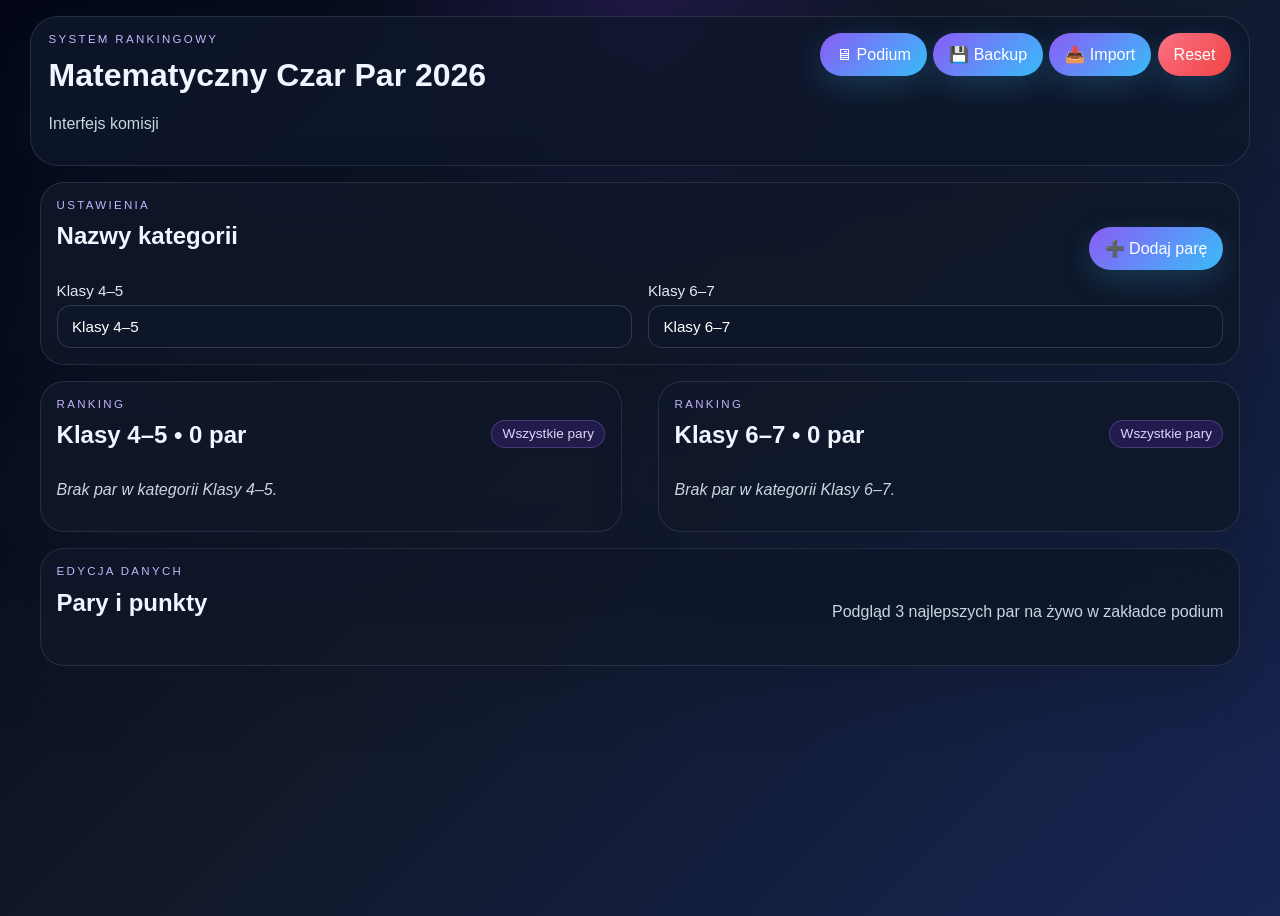
==== index.html @ 3d325bfc "Update header and category labels in index.html" ====
<!DOCTYPE html>
<html lang="pl">
<head>
  <meta charset="UTF-8">
  <title>Matematyczny Czar Par</title>
  <meta name="viewport" content="width=device-width, initial-scale=1.0">
  <link rel="stylesheet" href="css/styles.css">
</head>
<body>

<header class="hero-card">
  <div>
    <p class="eyebrow">System Rankingowy</p>
    <h1>Matematyczny Czar Par 2026</h1>
    <p class="lead">Interfejs komisji</p>
  </div>

  <div class="button-row">
    <button onclick="openPodium()">🖥 Podium</button>
    <button onclick="exportBackup()">💾 Backup</button>
    <button onclick="importBackup()">📥 Import</button>
    <button class="danger" onclick="resetAll()">Reset</button>
  </div>
</header>

<main class="page-shell">
  <section class="panel">
    <div class="panel-heading">
      <div>
        <p class="eyebrow">Ustawienia</p>
        <h2>Nazwy kategorii</h2>
      </div>
      <button onclick="addPair()">➕ Dodaj parę</button>
    </div>

    <div class="category-grid">
      <label>
        <span>Klasy 4–5</span>
        <input id="category-name-1" type="text" data-role="category-name" data-key="cat1" placeholder="Klasy 4–5">
      </label>
      <label>
        <span>Klasy 6–7</span>
        <input id="category-name-2" type="text" data-role="category-name" data-key="cat2" placeholder="Klasy 6–7">
      </label>
    </div>
  </section>

  <section id="leaderboards" class="leaderboard-grid">
    <article class="panel board-card">
      <div class="panel-heading compact">
        <div>
          <p class="eyebrow">Ranking</p>
          <h2 id="summary-1">Klasy 4–5</h2>
        </div>
        <span class="pill">Wszystkie pary</span>
      </div>
      <div id="board-1" class="board-list"></div>
    </article>

    <article class="panel board-card">
      <div class="panel-heading compact">
        <div>
          <p class="eyebrow">Ranking</p>
          <h2 id="summary-2">Klasy 6–7</h2>
        </div>
        <span class="pill">Wszystkie pary</span>
      </div>
      <div id="board-2" class="board-list"></div>
    </article>
  </section>

  <section class="panel">
    <div class="panel-heading">
      <div>
        <p class="eyebrow">Edycja danych</p>
        <h2>Pary i punkty</h2>
      </div>
      <p class="muted">Podgląd 3 najlepszych par na żywo w zakładce podium</p>
    </div>

    <div id="pairs" class="pairs-grid"></div>
  </section>
</main>

<script src="js/storage.js"></script>
<script src="js/app.js"></script>

</body>
</html>
---- css/styles.css ----
* { box-sizing: border-box; }

body {
  margin: 0;
  min-height: 100vh;
  font-family: "Segoe UI", Arial, sans-serif;
  background:
    radial-gradient(circle at top, rgba(124, 58, 237, 0.18), transparent 25%),
    linear-gradient(135deg, #020617 0%, #111827 45%, #172554 100%);
  color: #eff6ff;
}

button,
input,
select {
  font: inherit;
}

button {
  border: 0;
  border-radius: 999px;
  padding: 0.75rem 1rem;
  cursor: pointer;
  background: linear-gradient(135deg, #8b5cf6, #38bdf8);
  color: #fff;
  box-shadow: 0 10px 30px rgba(56, 189, 248, 0.2);
  transition: transform 0.18s ease, box-shadow 0.18s ease;
}

button:hover { transform: translateY(-1px); box-shadow: 0 14px 35px rgba(124, 58, 237, 0.28); }
button.danger { background: linear-gradient(135deg, #fb7185, #ef4444); }
button.ghost-button { background: rgba(148, 163, 184, 0.12); color: #e5eefb; box-shadow: none; }

.page-shell,
.hero-card,
.panel {
  width: min(1220px, calc(100% - 1.2rem));
  margin: 0 auto;
}

.hero-card {
  margin-top: 1rem;
  padding: 1rem 1.1rem;
  border-radius: 28px;
  background: rgba(15, 23, 42, 0.86);
  border: 1px solid rgba(148, 163, 184, 0.18);
  box-shadow: 0 20px 60px rgba(15, 23, 42, 0.45);
  display: flex;
  justify-content: space-between;
  align-items: flex-start;
  gap: 1rem;
}

.eyebrow { text-transform: uppercase; letter-spacing: 0.2em; font-size: 0.72rem; color: #c4b5fd; }
.lead, .muted { color: #cbd5e1; }

h1, h2, h3, p { margin-top: 0; }

.button-row { display: flex; flex-wrap: wrap; justify-content: flex-end; gap: 0.4rem; }

.page-shell { padding: 1rem 0 2rem; }

.panel {
  border-radius: 24px;
  background: rgba(15, 23, 42, 0.88);
  border: 1px solid rgba(148, 163, 184, 0.18);
  box-shadow: 0 20px 60px rgba(15, 23, 42, 0.45);
  padding: 1rem;
  margin-bottom: 1rem;
}

.panel-heading { display: flex; justify-content: space-between; align-items: flex-end; gap: 1rem; margin-bottom: 0.75rem; }
.panel-heading.compact { align-items: center; }

.category-grid,
.leaderboard-grid,
.pairs-grid { display: grid; gap: 1rem; }
.category-grid { grid-template-columns: repeat(2, minmax(0, 1fr)); }
.leaderboard-grid { grid-template-columns: repeat(2, minmax(0, 1fr)); }
.pairs-grid { grid-template-columns: repeat(2, minmax(0, 1fr)); }

label {
  display: grid;
  gap: 0.35rem;
  color: #e2e8f0;
  font-size: 0.95rem;
}

input, select {
  width: 100%;
  border-radius: 14px;
  border: 1px solid rgba(148, 163, 184, 0.25);
  padding: 0.75rem 0.9rem;
  background: rgba(15, 23, 42, 0.95);
  color: #fff;
}

.pill {
  display: inline-flex;
  align-items: center;
  gap: 0.35rem;
  border-radius: 999px;
  padding: 0.35rem 0.65rem;
  background: rgba(124, 58, 237, 0.18);
  border: 1px solid rgba(192, 132, 252, 0.25);
  color: #ddd6fe;
  font-size: 0.85rem;
}

.board-card .board-list { display: grid; gap: 0.6rem; }

.leader-row {
  display: flex;
  justify-content: space-between;
  align-items: center;
  gap: 1rem;
  padding: 0.85rem;
  border-radius: 18px;
  background: linear-gradient(135deg, rgba(30, 41, 59, 0.98), rgba(17, 24, 39, 0.98));
  border: 1px solid rgba(148, 163, 184, 0.18);
}

.leader-main { display: flex; align-items: center; gap: 0.75rem; }
.rank-badge {
  display: inline-grid;
  place-items: center;
  border-radius: 999px;
  width: 2rem;
  height: 2rem;
  background: linear-gradient(135deg, #c084fc, #38bdf8);
  color: #0f172a;
  font-weight: 700;
}

.leader-main strong { display: block; font-size: 1rem; }
.leader-main small { color: #cbd5e1; }
.leader-stats { display: flex; flex-wrap: wrap; justify-content: flex-end; gap: 0.4rem; }
.leader-stats span {
  border-radius: 999px;
  background: rgba(56, 189, 248, 0.12);
  border: 1px solid rgba(56, 189, 248, 0.18);
  padding: 0.35rem 0.55rem;
  font-size: 0.88rem;
}

.pairs-grid { align-items: start; }
.pair-card {
  border-radius: 22px;
  padding: 1rem;
  background: linear-gradient(135deg, rgba(30, 41, 59, 0.98), rgba(17, 24, 39, 0.98));
  border: 1px solid rgba(148, 163, 184, 0.18);
  display: grid;
  gap: 0.75rem;
}

.pair-card-header { display: flex; justify-content: space-between; align-items: start; gap: 0.75rem; }
.pair-card-header p { color: #bfdbfe; font-size: 0.92rem; }

.station-grid { display: grid; grid-template-columns: repeat(3, minmax(0, 1fr)); gap: 0.5rem; }
.station-field { padding: 0.55rem; border-radius: 16px; background: rgba(15, 23, 42, 0.92); border: 1px solid rgba(148, 163, 184, 0.15); }
.station-field span { font-size: 0.8rem; color: #cbd5e1; }
.station-field .station-input-label { font-size: 0.78rem; color: #bfdbfe; margin-top: 0.35rem; }
.station-field input { margin-top: 0.15rem; padding: 0.5rem; border-radius: 10px; }

.empty-state { color: #cbd5e1; font-style: italic; }

@media (max-width: 980px) {
  .pairs-grid, .leaderboard-grid, .category-grid { grid-template-columns: 1fr; }
  .hero-card, .panel-heading { flex-direction: column; align-items: stretch; }
}

@media (max-width: 720px) {
  .station-grid { grid-template-columns: repeat(2, minmax(0, 1fr)); }
  .leader-row { flex-direction: column; align-items: flex-start; }
}
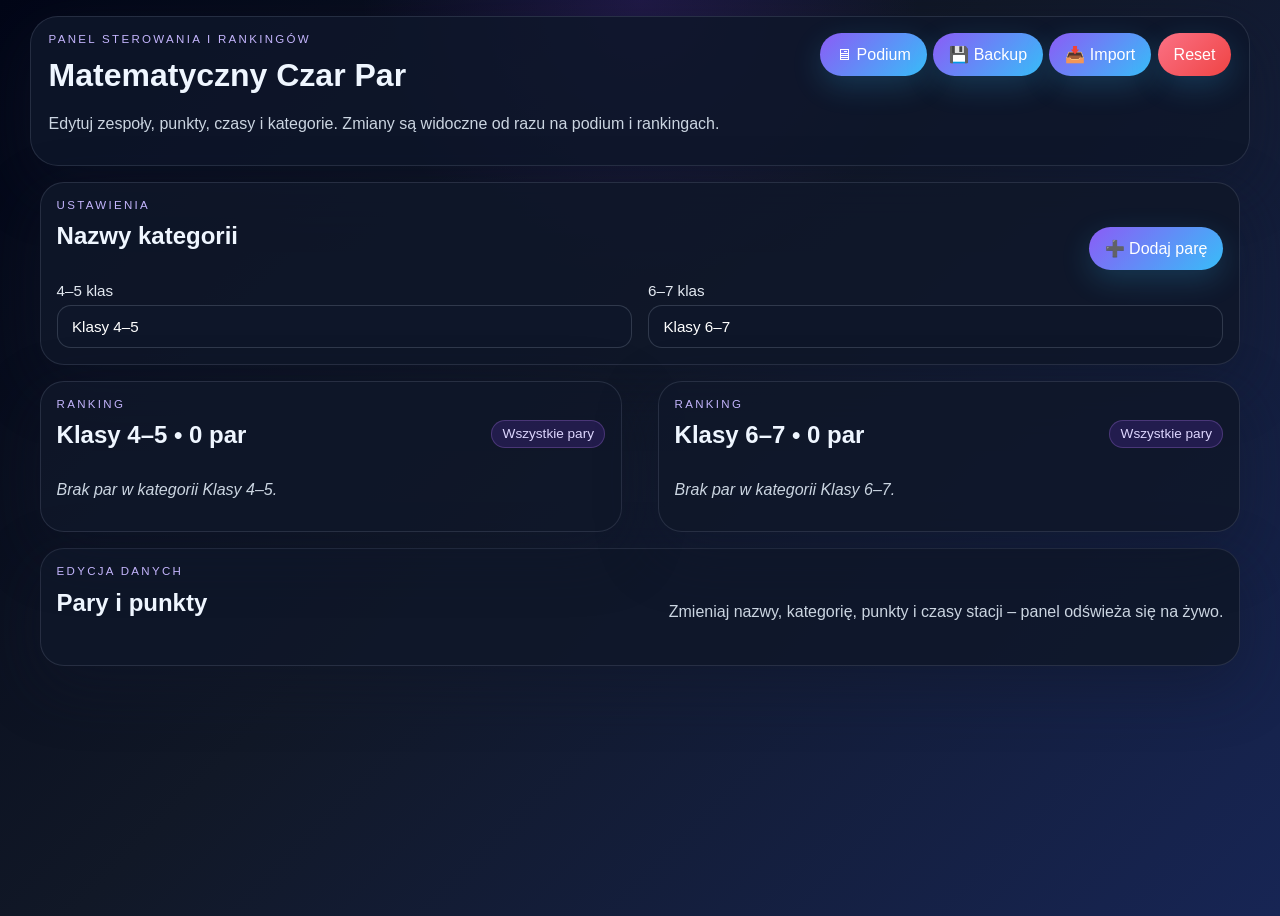
==== commit 4125803c: "Brym brym patapim" ====
--- a/index.html
+++ b/index.html
@@ -4,15 +4,16 @@
   <meta charset="UTF-8">
   <title>Matematyczny Czar Par</title>
   <meta name="viewport" content="width=device-width, initial-scale=1.0">
+  <link rel="icon" type="image/svg+xml" href="assets/favicon-control.svg">
   <link rel="stylesheet" href="css/styles.css">
 </head>
 <body>
 
 <header class="hero-card">
   <div>
-    <p class="eyebrow">System Rankingowy</p>
-    <h1>Matematyczny Czar Par 2026</h1>
-    <p class="lead">Interfejs komisji</p>
+    <p class="eyebrow">Panel sterowania i rankingów</p>
+    <h1>Matematyczny Czar Par</h1>
+    <p class="lead">Edytuj zespoły, punkty, czasy i kategorie. Zmiany są widoczne od razu na podium i rankingach.</p>
   </div>
 
   <div class="button-row">
@@ -35,11 +36,11 @@
 
     <div class="category-grid">
       <label>
-        <span>Klasy 4–5</span>
+        <span>4–5 klas</span>
         <input id="category-name-1" type="text" data-role="category-name" data-key="cat1" placeholder="Klasy 4–5">
       </label>
       <label>
-        <span>Klasy 6–7</span>
+        <span>6–7 klas</span>
         <input id="category-name-2" type="text" data-role="category-name" data-key="cat2" placeholder="Klasy 6–7">
       </label>
     </div>
@@ -75,7 +76,7 @@
         <p class="eyebrow">Edycja danych</p>
         <h2>Pary i punkty</h2>
       </div>
-      <p class="muted">Podgląd 3 najlepszych par na żywo w zakładce podium</p>
+      <p class="muted">Zmieniaj nazwy, kategorię, punkty i czasy stacji – panel odświeża się na żywo.</p>
     </div>
 
     <div id="pairs" class="pairs-grid"></div>
@@ -86,4 +87,4 @@
 <script src="js/app.js"></script>
 
 </body>
-</html>
+</html>
--- a/css/styles.css
+++ b/css/styles.css
@@ -95,6 +95,18 @@
   color: #fff;
 }
 
+input[type="number"] {
+  appearance: textfield;
+  -moz-appearance: textfield;
+  -webkit-appearance: none;
+}
+
+input[type="number"]::-webkit-inner-spin-button,
+input[type="number"]::-webkit-outer-spin-button {
+  -webkit-appearance: none;
+  margin: 0;
+}
+
 .pill {
   display: inline-flex;
   align-items: center;
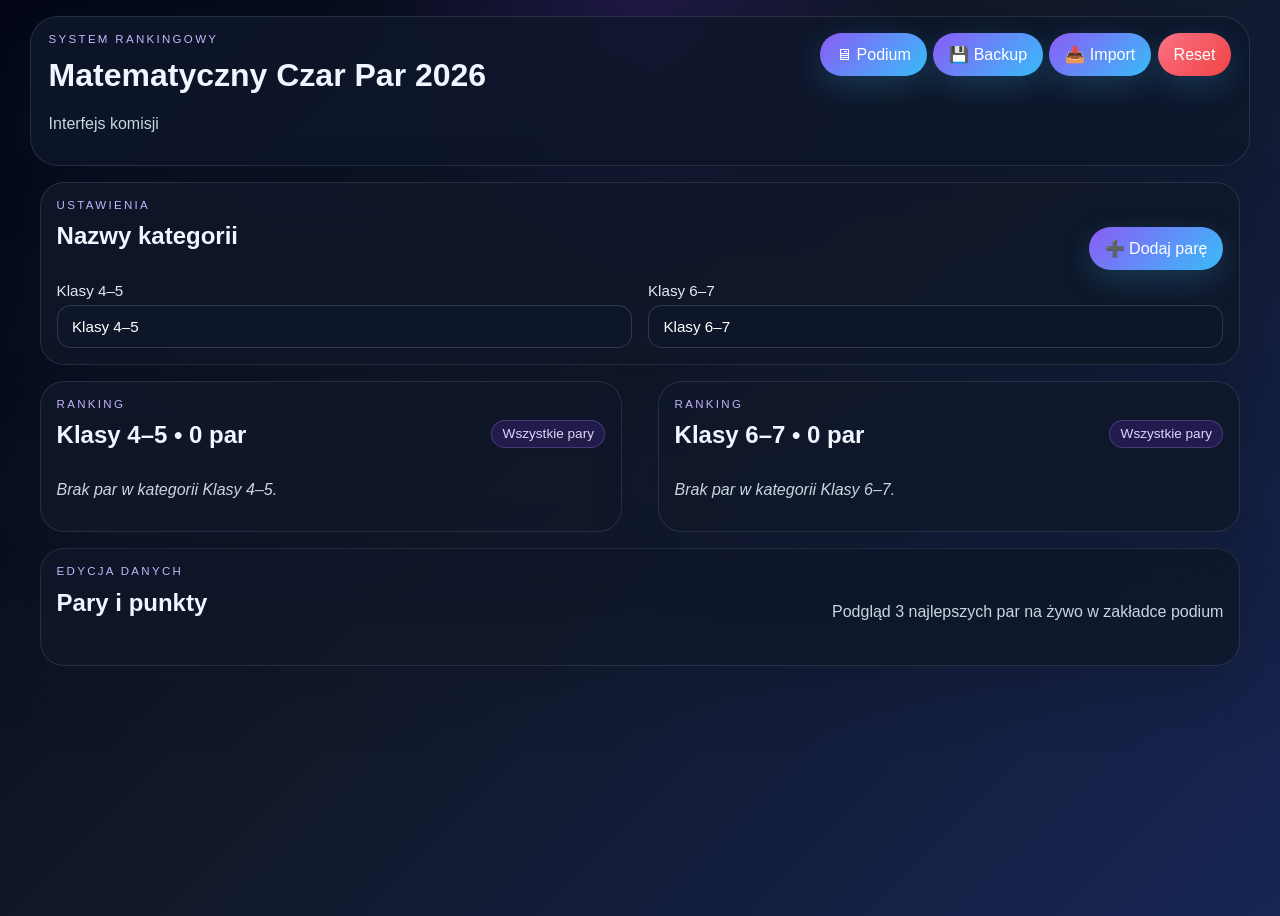
==== commit 977f86b8: "Merge branch 'main' of https://github.com/SOmeGifidifi/Matematyczny-czar-par-tabela" ====
--- a/index.html
+++ b/index.html
@@ -4,16 +4,16 @@
   <meta charset="UTF-8">
   <title>Matematyczny Czar Par</title>
   <meta name="viewport" content="width=device-width, initial-scale=1.0">
-  <link rel="icon" type="image/svg+xml" href="assets/favicon-control.svg">
+  <link rel="icon" type="image/png" href="assets/Mat-carpar icon.png">
   <link rel="stylesheet" href="css/styles.css">
 </head>
 <body>
 
 <header class="hero-card">
   <div>
-    <p class="eyebrow">Panel sterowania i rankingów</p>
-    <h1>Matematyczny Czar Par</h1>
-    <p class="lead">Edytuj zespoły, punkty, czasy i kategorie. Zmiany są widoczne od razu na podium i rankingach.</p>
+    <p class="eyebrow">System Rankingowy</p>
+    <h1>Matematyczny Czar Par 2026</h1>
+    <p class="lead">Interfejs komisji</p>
   </div>
 
   <div class="button-row">
@@ -36,11 +36,11 @@
 
     <div class="category-grid">
       <label>
-        <span>4–5 klas</span>
+        <span>Klasy 4–5</span>
         <input id="category-name-1" type="text" data-role="category-name" data-key="cat1" placeholder="Klasy 4–5">
       </label>
       <label>
-        <span>6–7 klas</span>
+        <span>Klasy 6–7</span>
         <input id="category-name-2" type="text" data-role="category-name" data-key="cat2" placeholder="Klasy 6–7">
       </label>
     </div>
@@ -76,7 +76,7 @@
         <p class="eyebrow">Edycja danych</p>
         <h2>Pary i punkty</h2>
       </div>
-      <p class="muted">Zmieniaj nazwy, kategorię, punkty i czasy stacji – panel odświeża się na żywo.</p>
+      <p class="muted">Podgląd 3 najlepszych par na żywo w zakładce podium</p>
     </div>
 
     <div id="pairs" class="pairs-grid"></div>
@@ -87,4 +87,4 @@
 <script src="js/app.js"></script>
 
 </body>
-</html>+</html>
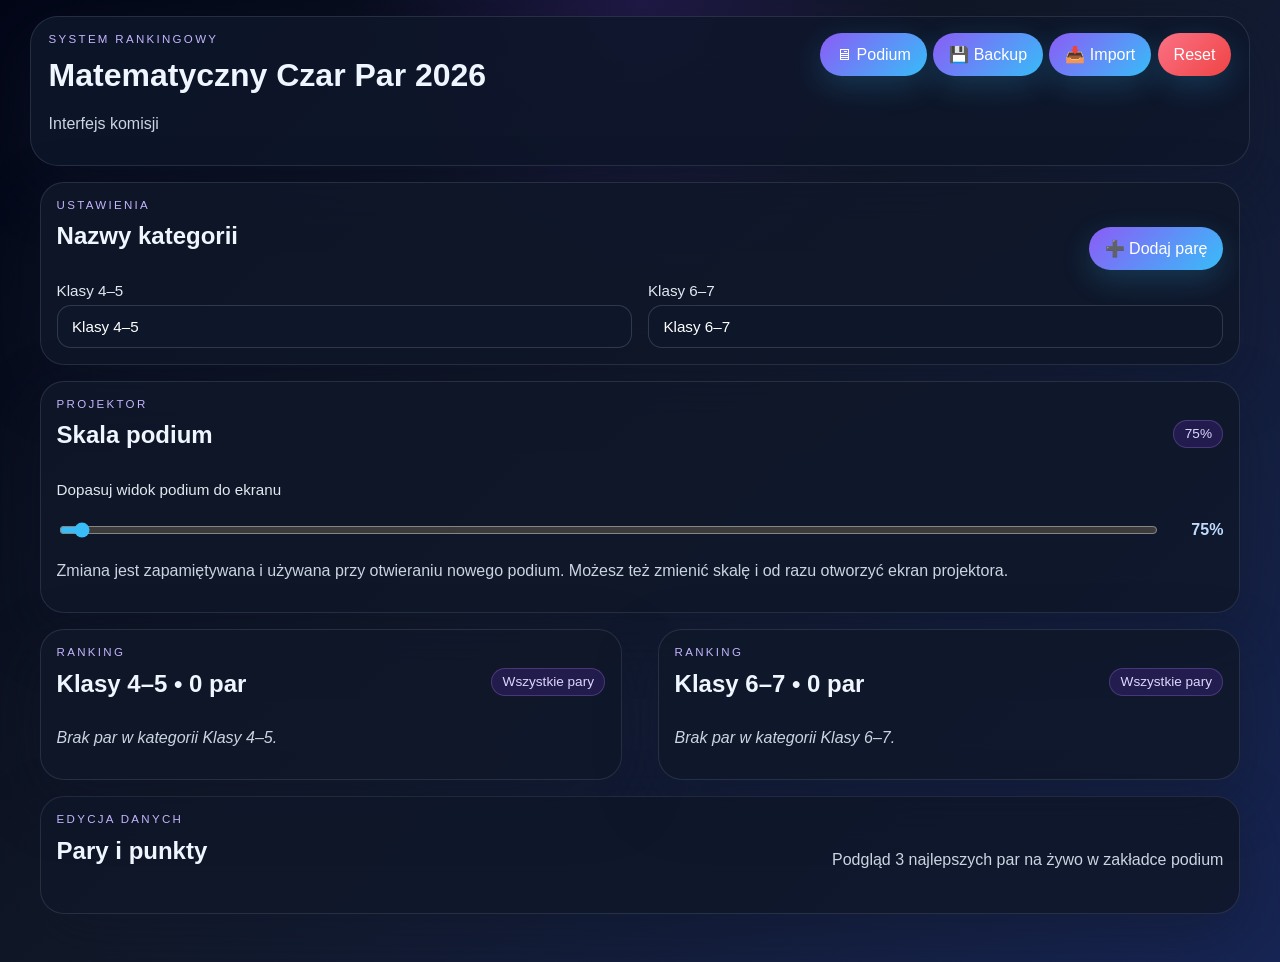
==== commit 69d463d1: "Logo za podium i animki" ====
--- a/index.html
+++ b/index.html
@@ -46,6 +46,25 @@
     </div>
   </section>
 
+  <section class="panel projector-panel">
+    <div class="panel-heading compact">
+      <div>
+        <p class="eyebrow">Projektor</p>
+        <h2>Skala podium</h2>
+      </div>
+      <span class="pill" id="podium-scale-chip">100%</span>
+    </div>
+
+    <div class="projector-control-grid">
+      <label class="projector-scale-label" for="podium-scale">Dopasuj widok podium do ekranu</label>
+      <div class="projector-scale-row">
+        <input id="podium-scale" type="range" min="0.75" max="1.6" step="0.05" value="1">
+        <strong id="podium-scale-value">100%</strong>
+      </div>
+      <p class="muted">Zmiana jest zapamiętywana i używana przy otwieraniu nowego podium. Możesz też zmienić skalę i od razu otworzyć ekran projektora.</p>
+    </div>
+  </section>
+
   <section id="leaderboards" class="leaderboard-grid">
     <article class="panel board-card">
       <div class="panel-heading compact">
--- a/css/styles.css
+++ b/css/styles.css
@@ -119,6 +119,33 @@
   font-size: 0.85rem;
 }
 
+.projector-control-grid {
+  display: grid;
+  gap: 0.55rem;
+}
+
+.projector-scale-label {
+  color: #e2e8f0;
+  font-size: 0.95rem;
+}
+
+.projector-scale-row {
+  display: flex;
+  align-items: center;
+  gap: 0.75rem;
+}
+
+.projector-scale-row input[type="range"] {
+  flex: 1;
+  accent-color: #38bdf8;
+}
+
+.projector-scale-row strong {
+  min-width: 3.2rem;
+  text-align: right;
+  color: #bfdbfe;
+}
+
 .board-card .board-list { display: grid; gap: 0.6rem; }
 
 .leader-row {
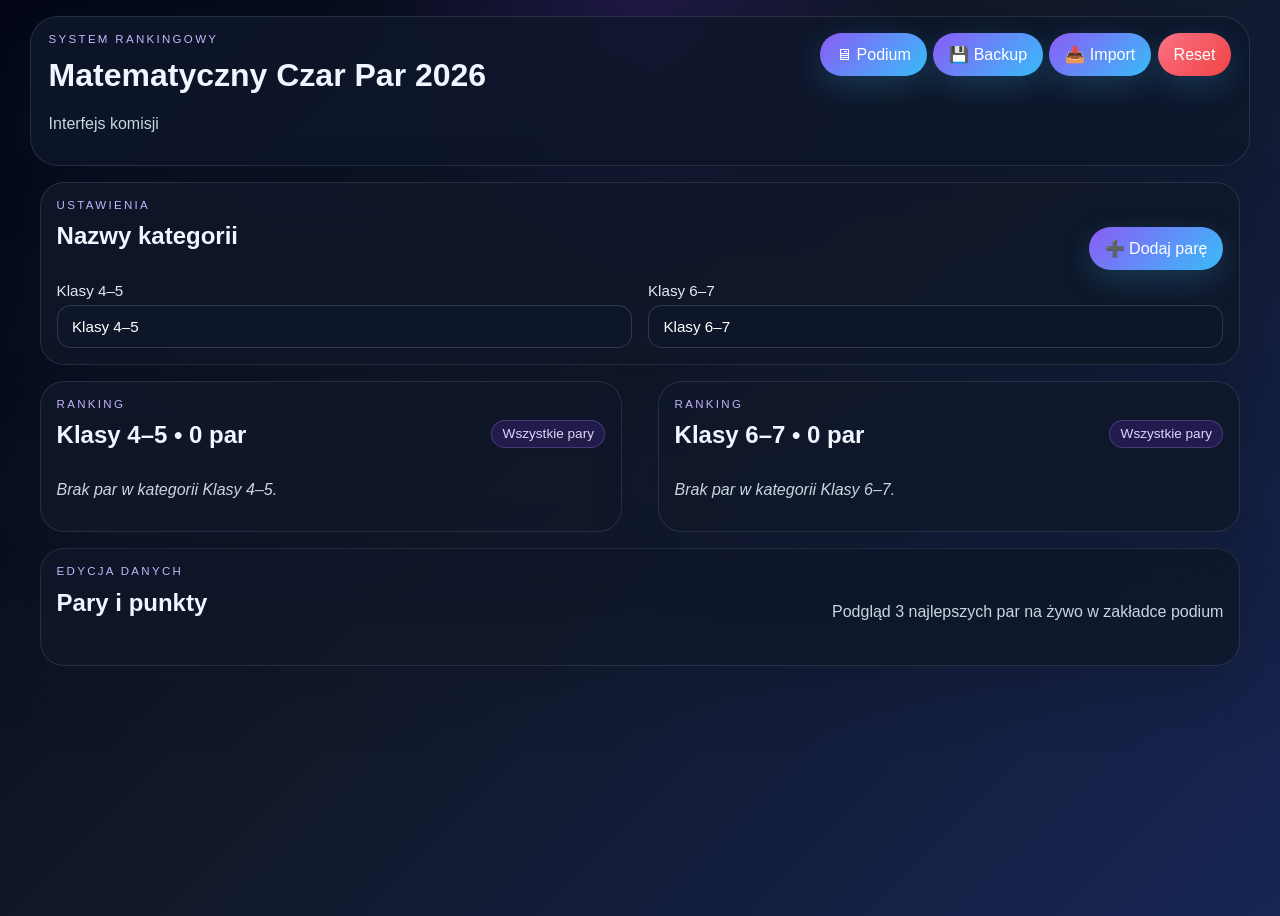
==== commit cb036035: "Skalowanko!" ====
--- a/index.html
+++ b/index.html
@@ -46,25 +46,6 @@
     </div>
   </section>
 
-  <section class="panel projector-panel">
-    <div class="panel-heading compact">
-      <div>
-        <p class="eyebrow">Projektor</p>
-        <h2>Skala podium</h2>
-      </div>
-      <span class="pill" id="podium-scale-chip">100%</span>
-    </div>
-
-    <div class="projector-control-grid">
-      <label class="projector-scale-label" for="podium-scale">Dopasuj widok podium do ekranu</label>
-      <div class="projector-scale-row">
-        <input id="podium-scale" type="range" min="0.75" max="1.6" step="0.05" value="1">
-        <strong id="podium-scale-value">100%</strong>
-      </div>
-      <p class="muted">Zmiana jest zapamiętywana i używana przy otwieraniu nowego podium. Możesz też zmienić skalę i od razu otworzyć ekran projektora.</p>
-    </div>
-  </section>
-
   <section id="leaderboards" class="leaderboard-grid">
     <article class="panel board-card">
       <div class="panel-heading compact">
--- a/css/styles.css
+++ b/css/styles.css
@@ -119,33 +119,6 @@
   font-size: 0.85rem;
 }
 
-.projector-control-grid {
-  display: grid;
-  gap: 0.55rem;
-}
-
-.projector-scale-label {
-  color: #e2e8f0;
-  font-size: 0.95rem;
-}
-
-.projector-scale-row {
-  display: flex;
-  align-items: center;
-  gap: 0.75rem;
-}
-
-.projector-scale-row input[type="range"] {
-  flex: 1;
-  accent-color: #38bdf8;
-}
-
-.projector-scale-row strong {
-  min-width: 3.2rem;
-  text-align: right;
-  color: #bfdbfe;
-}
-
 .board-card .board-list { display: grid; gap: 0.6rem; }
 
 .leader-row {
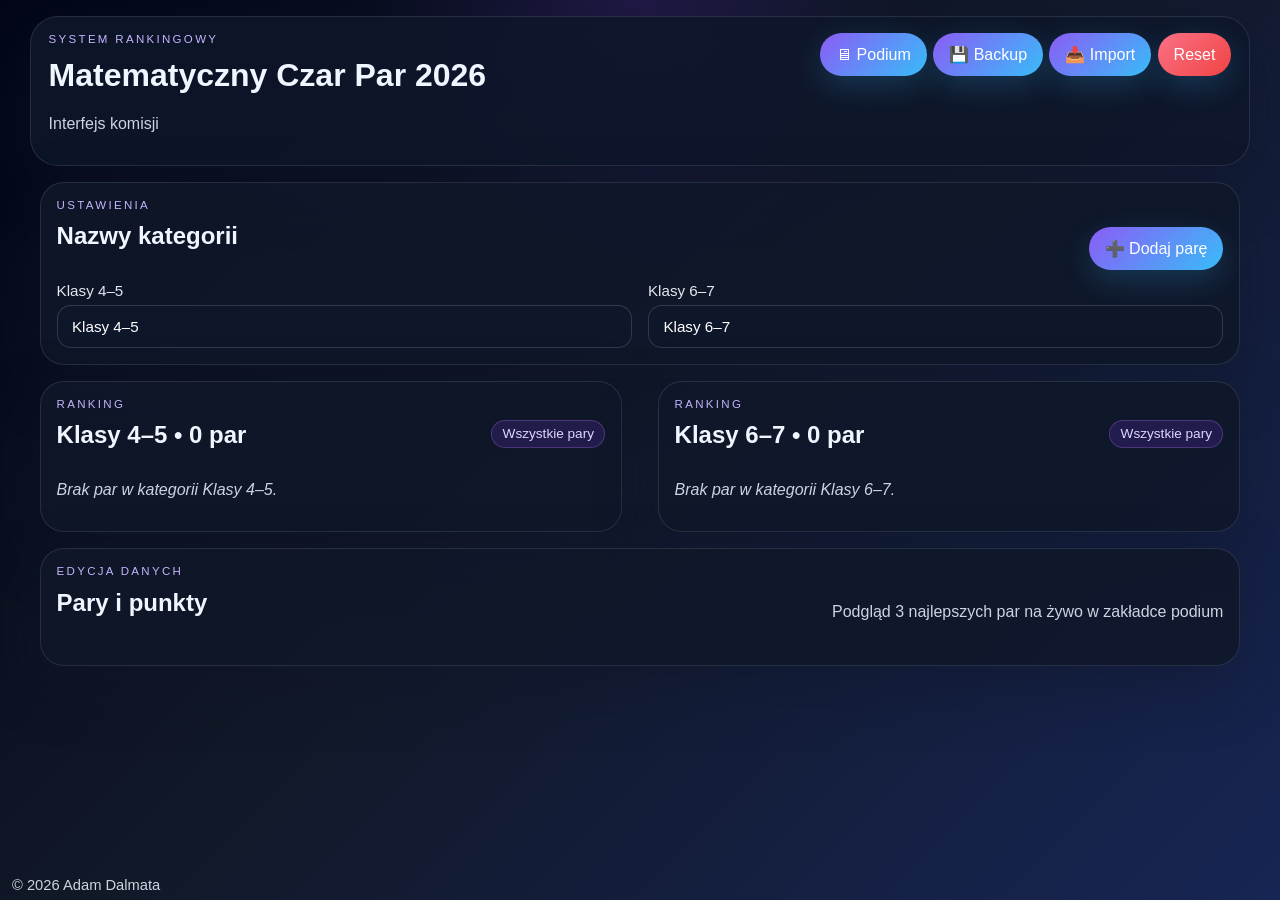
==== commit 960fbedf: "POLA TEKSTOWE NIE POWODUJĄ ZEPSUTEJ SKALI" ====
--- a/index.html
+++ b/index.html
@@ -83,6 +83,8 @@
   </section>
 </main>
 
+<footer class="footer-note">© 2026 Adam Dalmata</footer>
+
 <script src="js/storage.js"></script>
 <script src="js/app.js"></script>
 
--- a/css/styles.css
+++ b/css/styles.css
@@ -2,7 +2,11 @@
 
 body {
   margin: 0;
-  min-height: 100vh;
+  min-height: 100dvh;
+  position: relative;
+  overflow-x: hidden;
+  display: flex;
+  flex-direction: column;
   font-family: "Segoe UI", Arial, sans-serif;
   background:
     radial-gradient(circle at top, rgba(124, 58, 237, 0.18), transparent 25%),
@@ -58,7 +62,29 @@
 
 .button-row { display: flex; flex-wrap: wrap; justify-content: flex-end; gap: 0.4rem; }
 
-.page-shell { padding: 1rem 0 2rem; }
+.page-shell {
+  flex: 1 1 auto;
+  min-height: 0;
+  display: flex;
+  flex-direction: column;
+  padding: 1rem 0 2.5rem;
+}
+
+.footer-note {
+  position: fixed;
+  left: 0.75rem;
+  bottom: 0.35rem;
+  z-index: 30;
+  padding: 0;
+  text-align: left;
+  color: #cbd5e1;
+  font-size: 0.92rem;
+  line-height: 1.2;
+  pointer-events: none;
+  transform: none;
+  width: auto;
+  max-width: calc(100vw - 1.5rem);
+}
 
 .panel {
   border-radius: 24px;
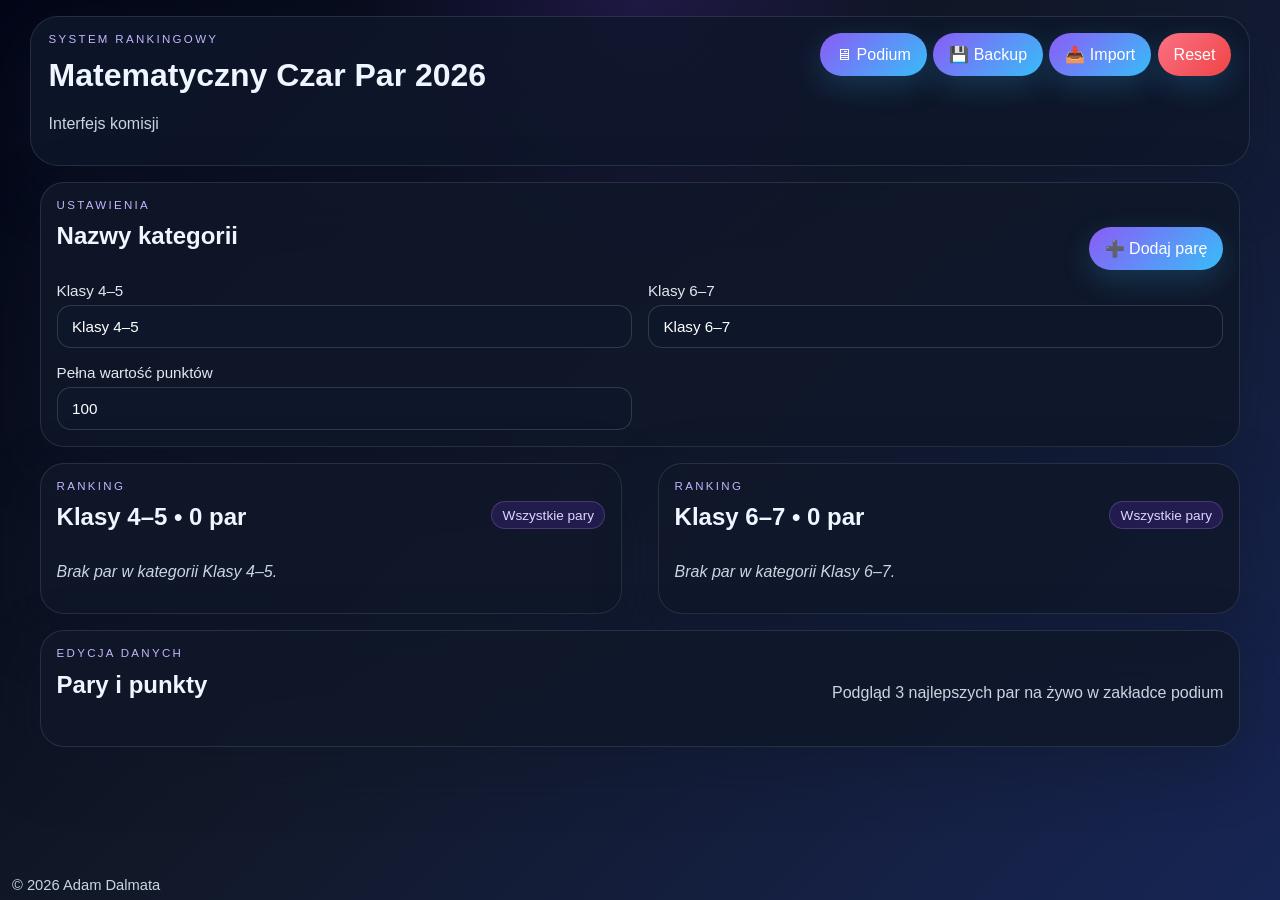
==== commit 1501ff5b: "Lepsze podium!" ====
--- a/index.html
+++ b/index.html
@@ -42,6 +42,10 @@
       <label>
         <span>Klasy 6–7</span>
         <input id="category-name-2" type="text" data-role="category-name" data-key="cat2" placeholder="Klasy 6–7">
+      </label>
+      <label>
+        <span>Pełna wartość punktów</span>
+        <input id="full-points" type="number" min="1" step="1" value="100" data-role="full-points" placeholder="100" aria-label="Pełna wartość punktów do skalowania wysokości podium">
       </label>
     </div>
   </section>
